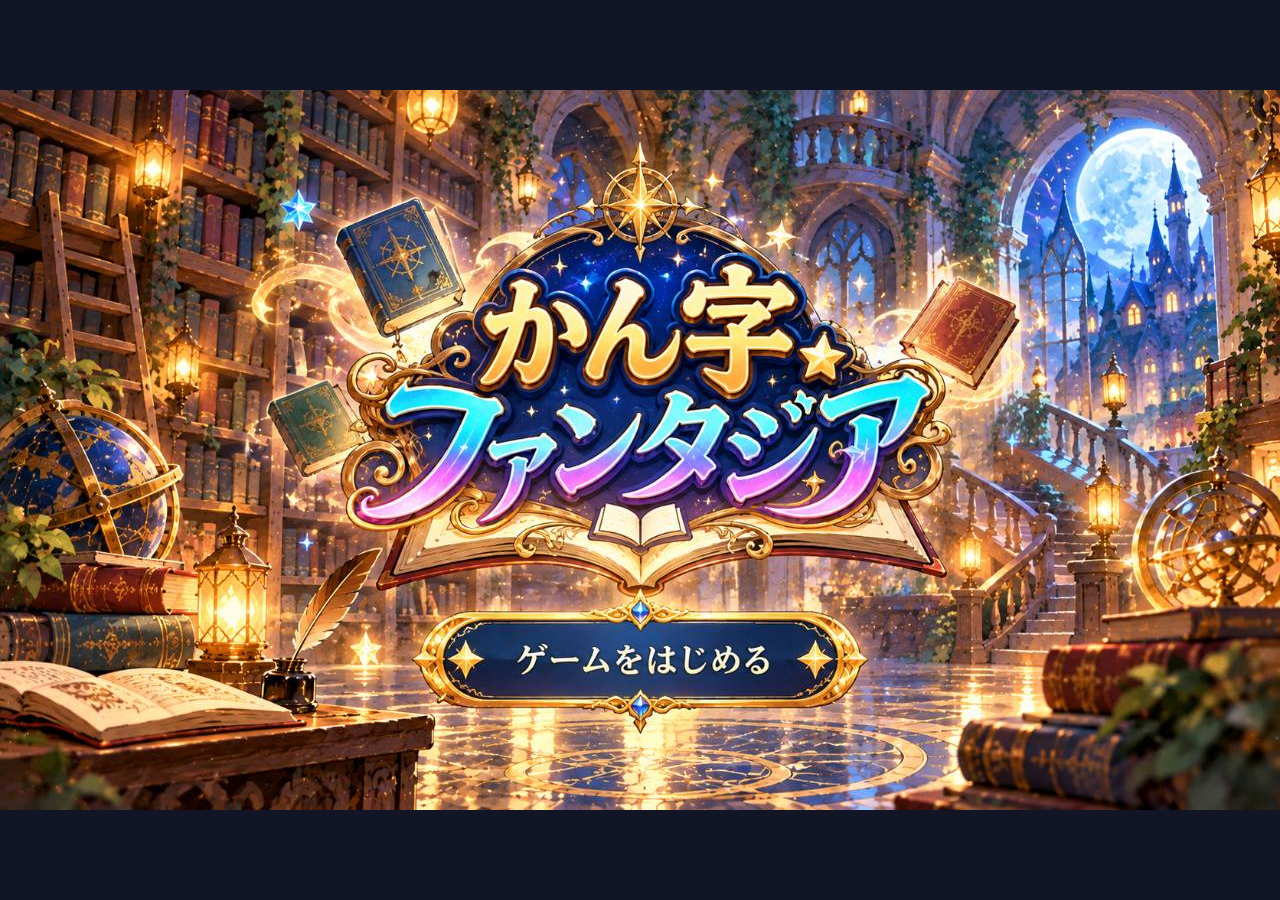
==== index.html @ 2d2f2679 "Load new side-action keyboard layout assets" ====
<!doctype html>
<html lang="ja"><head><meta charset="utf-8"><meta name="viewport" content="width=device-width,initial-scale=1,viewport-fit=cover"><title>かん字ファンタジア</title><link rel="stylesheet" href="css/app.css?v=20261111-kana-side-v45"><script src="js/cards.js" defer></script><script src="js/questions.js" defer></script><script src="js/game-store.js" defer></script><script src="js/word-readings.js?v=20261111-kana-side-v45" defer></script><script src="js/app.js?v=20261111-kana-side-v45" defer></script></head><body><main id="app"><section class="card loading-card"><h1>じゅんびちゅう…</h1></section></main><noscript>JavaScriptを有効にしてください。</noscript></body></html>
---- css/app.css ----
:root{font-family:"UD デジタル 教科書体 N-R","Yu Gothic",Meiryo,sans-serif;color:#273450;background:#eef5ff}*{box-sizing:border-box}body{margin:0}main{max-width:820px;margin:auto;padding:16px 14px 90px}h1{text-align:center;color:#345db4;font-size:clamp(24px,5vw,35px);margin:15px 0}h2{font-size:21px;margin:8px 0 14px}.card{background:#fff;border:2px solid #dce7f7;border-radius:22px;padding:19px;margin:13px 0;box-shadow:0 5px 12px #324d7610}.muted{color:#63738c}.row{display:flex;align-items:center;justify-content:space-between;gap:10px;flex-wrap:wrap}.stack{display:grid;gap:12px}button,input,select{font:inherit}button{cursor:pointer;border:2px solid #d5e1f3;background:#fff;color:#243c66;border-radius:14px;padding:11px 16px;font-weight:800;min-height:47px}button:disabled{opacity:.45;cursor:default}.primary{background:#3874db;color:#fff;border-color:#3874db}.secondary{background:#eaf2ff}.small{font-size:14px;min-height:38px;padding:6px 10px}.full{width:100%}.grid{display:grid;grid-template-columns:repeat(8,minmax(0,1fr));gap:7px}.kanji{padding:0;min-height:54px;font-size:clamp(19px,4vw,28px);border-radius:12px}.kanji.on{background:#d7eaff;border-color:#4486e8}.badge{background:#edf4ff;border-radius:50px;padding:7px 12px;font-weight:800}.question{font-size:clamp(34px,8vw,59px);font-weight:800;text-align:center;padding:34px 8px 22px}.choices{display:grid;gap:12px}.choice{font-size:clamp(21px,5vw,29px);padding:18px 8px}.choice.correct{background:#dbf7df;border-color:#3fbd73}.choice.wrong{background:#ffe0e0;border-color:#e36b70}.feedback{text-align:center;font-size:22px;font-weight:800;min-height:35px;margin-top:12px}.good{color:#168651}.bad{color:#c34242}.big{text-align:center;font-size:48px;font-weight:900}.star{color:#e4a01c}.progress{height:13px;background:#e6ecf5;border-radius:10px;overflow:hidden}.progress>div{height:100%;background:#5d9af0}.tiles{display:grid;grid-template-columns:repeat(5,1fr);gap:9px}.tile{min-height:110px;border-radius:13px;background:#eef3fa;display:grid;place-items:center;text-align:center;padding:8px}.notice{background:#fff2d9;border:1px solid #e5bb5b;padding:12px;border-radius:12px;margin:10px 0}.login{display:grid;grid-template-columns:1fr 1fr;gap:12px}.login label{font-weight:700}.login input,.login select{display:block;width:100%;margin-top:6px;padding:12px;border-radius:12px;border:2px solid #cddcf0;font-size:18px}.buttons{display:flex;gap:8px;flex-wrap:wrap}.buttons>*{flex:1}.foot{font-size:12px;color:#68758d;margin-top:18px}@media(max-width:520px){.grid{grid-template-columns:repeat(6,minmax(0,1fr))}.tiles{grid-template-columns:repeat(3,1fr)}.card{padding:14px}.kanji{min-height:51px}.login{grid-template-columns:1fr 1fr}}

[hidden]{display:none!important}button:focus-visible,a:focus-visible,select:focus-visible{outline:4px solid #955200;outline-offset:3px}body{font-size:18px}button{min-height:52px}.small{font-size:16px;min-height:48px}.kanji{font-size:28px;min-height:60px}.kanji.on::after{content:'✓';font-size:14px;margin-left:3px}.question{padding:12px 8px;font-size:clamp(34px,4.5vw,52px)}.choices{grid-template-columns:repeat(3,minmax(0,1fr));gap:14px}.choice{min-height:100px;font-size:24px;overflow-wrap:anywhere}.feedback{font-size:26px;min-height:48px}.foot{font-size:14px}.notice{overflow-wrap:anywhere}.play-card .muted{text-align:center;margin:4px 0 10px}.question-toolbar{display:flex;justify-content:space-between;align-items:center;gap:12px}.user-header{position:sticky;top:0;z-index:3;background:#eef5ff;padding:8px 0}.result-links{display:flex;flex-wrap:wrap;gap:12px}.result-links>*{flex:1}a.button{display:inline-flex;align-items:center;justify-content:center;border:2px solid #d5e1f3;background:#eaf2ff;color:#243c66;border-radius:14px;padding:11px 16px;font-weight:bold;min-height:52px;text-decoration:none}.feedback.good{background:#dbf7df;border-radius:12px}.feedback.bad{background:#ffe0e0;border-radius:12px}main{max-width:1060px;padding-bottom:28px}.loading-card{text-align:center}.summary{font-size:18px}.summary li{margin:7px 0}.star{color:#936600}@media(max-width:700px){.choices{grid-template-columns:1fr}.choice{min-height:64px;padding:12px}.grid{grid-template-columns:repeat(6,minmax(0,1fr))}.user-header{position:static}.question{font-size:36px}.card{padding:14px}}@media(prefers-reduced-motion:reduce){*{scroll-behavior:auto!important}}

.reading-reinforcement { background: #fff; text-align: center; padding: 12px; overflow-wrap: anywhere; }
.remember-word { color: #1e2f50; font-size: clamp(30px, 5vw, 46px); font-weight: 800; }
.remember-reading { color: #124db0; font-size: clamp(36px, 6vw, 54px); font-weight: 800; }


.question ruby, .remember-word ruby { ruby-align: center; }
.question rt, .remember-word rt { font-size: .42em; font-weight: 700; }

/* Reserve the same word, verdict and reading space before and after an answer. */
.answer-display { text-align: center; }
.answer-display .feedback { margin: 8px 0 0; min-height: 48px; }
.answer-display .question { margin: 0; padding: 10px 8px; line-height: 1.6; overflow-wrap: anywhere; }
.reading-slot { display: grid; align-items: center; padding: 0 8px 12px; }
.reading-slot > * { grid-area: 1 / 1; }
.reading-slot .remember-reading { line-height: 1.4; overflow-wrap: anywhere; }
.play-card .reading-prompt { margin: 0; }

.buttons { max-width: 100%; }
.buttons > button { flex: 0 0 auto; white-space: nowrap; min-height: 48px; }

.gold-star { color: #936600; }
.white-star { color: #fff; -webkit-text-stroke: 1px #60708a; text-shadow: 0 1px 2px #60708a; }
.reward-rule { background: #f1f6ff; padding: 12px; border-radius: 12px; line-height: 1.8; margin: 0; }

body.title-mode { background: #111525; }
body.title-mode main { max-width: none; margin: 0; padding: 0; }
.title-screen { min-height: 100svh; display: grid; place-items: center; }
.title-art { width: min(100%, calc(100svh * 16 / 9)); position: relative; aspect-ratio: 16 / 9; }
.title-art img { display: block; width: 100%; height: 100%; object-fit: contain; }
.title-start { position: absolute; left: 32%; top: 72%; width: 36%; height: 16%; min-height: 48px; padding: 0; background: transparent; border: 0; border-radius: 999px; }
.title-start:hover { box-shadow: 0 0 24px #ffe49c; }
.title-start:focus-visible { outline: 4px solid #fff3ba; outline-offset: 2px; }
.visually-hidden { position: absolute; width: 1px; height: 1px; padding: 0; margin: -1px; overflow: hidden; clip-path: inset(50%); white-space: nowrap; }

/* 50音入力式：従来の三択画面には影響させない */
.kana-play .answer-display .question{padding:2px 8px;font-size:clamp(30px,4vw,46px)}
.kana-play .answer-display .feedback{margin-top:2px;min-height:36px}
.kana-play .reading-slot{padding-bottom:4px}
.kana-play .remember-reading{font-size:clamp(25px,4vw,38px)}
.kana-play .choices{display:block}
.kana-answer-row{display:grid;grid-template-columns:minmax(0,1fr) auto;gap:10px;align-items:stretch;margin:4px 0 10px}
.kana-answer{border:3px solid #9cbbe9;border-radius:13px;min-height:54px;display:flex;align-items:center;justify-content:center;font-size:clamp(22px,4vw,34px);font-weight:800;overflow-wrap:anywhere;padding:5px 10px;text-align:center}
.kana-answer.empty{color:#8795aa;font-size:clamp(15px,2.4vw,20px)}
.kana-keyboard{display:grid;gap:4px}
.kana-row{display:grid;grid-template-columns:repeat(5,minmax(0,1fr));gap:5px}
.kana-keyboard .kana-key{min-width:0;min-height:44px;padding:3px 1px;border-radius:10px;font-size:clamp(18px,3vw,27px);touch-action:manipulation}
.kana-tools{display:grid;grid-template-columns:repeat(5,minmax(0,1fr));gap:5px;margin-top:4px}
.kana-tools .kana-key{font-size:clamp(12px,1.8vw,18px);background:#eaf2ff}
.kana-spacer{min-width:0}
.kana-play .kana-keyboard button:disabled{opacity:.4}
@media(max-height:760px) and (min-width:700px){
.kana-play.card{padding:10px 16px;margin:5px 0}
.kana-play .kana-keyboard .kana-key{min-height:34px}
.kana-play .answer-display .question{line-height:1.2}
.kana-play .answer-display .feedback{min-height:30px;font-size:21px}
.kana-play .reading-slot{padding-bottom:0}
.kana-play .kana-answer{min-height:43px}
.kana-play .kana-answer-row{margin:2px 0 5px}
.kana-play .kana-keyboard{gap:2px}
.kana-play .kana-row{gap:4px}
}

.teacher-test-panel{margin-top:14px;padding:15px;border:2px dashed #4476bc;border-radius:15px;background:#f0f7ff}.teacher-test-panel h3{margin:0 0 8px}.teacher-test-panel p{margin:0 0 12px}

/* 縦50音表：右端あ行、左端わ行。タブレット横画面で全キーを一覧表示 */
.kana-columns{display:grid;grid-template-columns:repeat(10,minmax(0,1fr));gap:4px;direction:ltr}
.kana-column{display:grid;grid-template-rows:repeat(5,minmax(0,1fr));gap:4px;min-width:0}
.kana-columns .kana-key{width:100%;min-height:clamp(36px,5.4vh,56px);font-size:clamp(18px,2.5vw,28px)}
.kana-columns .kana-spacer{min-height:36px}
.kana-play .reading-prompt{font-size:clamp(16px,2vw,22px);font-weight:700}
@media(max-height:760px) and (min-width:700px){.kana-columns .kana-key{min-height:clamp(32px,5vh,42px)}.kana-columns .kana-spacer{min-height:32px}}

/* v4.1: 横向きタブレット・PCの50音入力画面をスクロールなしに収める */
@media (min-width:701px) and (max-height:900px){
  body:has(.kana-play){height:100dvh;overflow:hidden}
  body:has(.kana-play) main{height:100dvh;max-height:100dvh;display:flex;flex-direction:column;padding:5px 12px 4px;overflow:hidden}
  body:has(.kana-play) main>h1{font-size:20px;line-height:1.15;margin:1px 0 3px;flex:none}
  body:has(.kana-play) .user-header{padding:2px 0 4px;flex:none;font-size:14px;min-height:36px}
  body:has(.kana-play) .user-header .badge{padding:3px 8px}
  body:has(.kana-play) .user-header .small{min-height:30px;padding:2px 8px;font-size:13px}
  body:has(.kana-play) .foot{display:none}
  body:has(.kana-play) .kana-play.card{flex:1;min-height:0;margin:2px 0 0;padding:7px 12px;border-radius:14px;display:flex;flex-direction:column;overflow:hidden}
  .kana-play .question-toolbar{min-height:30px;font-size:15px}
  .kana-play .question-toolbar .small{min-height:28px;padding:1px 9px;font-size:13px}
  .kana-play .progress{height:7px;flex:none;margin:3px 0}
  .kana-play .answer-display{flex:none}
  .kana-play .answer-display .feedback{min-height:24px;margin:0;font-size:18px;line-height:24px}
  .kana-play .answer-display .question{font-size:clamp(26px,4vh,36px);line-height:1.1;padding:0 6px}
  .kana-play .reading-slot{padding:0 6px 3px;min-height:26px}
  .kana-play .remember-reading{font-size:23px;line-height:1.1}
  .kana-play .reading-prompt{font-size:15px;line-height:1.25}
  .kana-play .choices{flex:1;min-height:0;display:flex;flex-direction:column;gap:0}
  .kana-play .kana-answer-row{flex:none;margin:3px 0 5px;gap:7px}
  .kana-play .kana-answer{min-height:38px;font-size:24px;padding:2px 8px}
  .kana-play .kana-answer.empty{font-size:16px}
  .kana-play #kana-submit{min-height:38px;padding:3px 12px;font-size:16px}
  .kana-play .kana-keyboard{flex:1;min-height:0;display:flex;flex-direction:column;gap:4px}
  .kana-play .kana-columns{flex:1;min-height:0;gap:4px}
  .kana-play .kana-column{min-height:0;grid-template-rows:repeat(5,minmax(0,1fr));gap:4px}
  .kana-play .kana-columns .kana-key{height:100%;min-height:0;padding:0 1px;font-size:clamp(18px,3.4vh,25px);border-radius:8px}
  .kana-play .kana-columns .kana-spacer{min-height:0}
  .kana-play .kana-tools{flex:none;margin:0;gap:4px}
  .kana-play .kana-tools .kana-key{min-height:35px;padding:2px;font-size:clamp(12px,2vh,16px);border-radius:8px}
}

/* v4.5: 左に変換キー、中央に50音、右に削除・決定。タブレット横画面向け */
.kana-play .kana-keyboard{display:grid;grid-template-columns:minmax(95px,1.3fr) minmax(0,10fr) minmax(110px,1.65fr);gap:6px;align-items:stretch}
.kana-play .kana-side{display:grid;gap:5px;min-height:0}
.kana-play .kana-side-left{grid-template-rows:repeat(4,minmax(0,1fr))}
.kana-play .kana-side-right{grid-template-rows:1fr 1fr 1.35fr}
.kana-play .kana-side .kana-key{width:100%;height:100%;min-height:0;padding:2px 3px;border-radius:9px;font-size:clamp(12px,1.8vw,19px);line-height:1.15;white-space:normal;touch-action:manipulation}
.kana-play .kana-side .kana-key small{display:block;font-size:.68em}
.kana-play .kana-side-left .kana-key{background:#e9ddff}
.kana-play .kana-side-right .kana-key:not(.primary){background:#e0efff}
.kana-play .kana-side-right #kana-submit{background:#f35b9c;color:white;font-weight:800;font-size:clamp(13px,1.9vw,20px)}
.kana-play .kana-side-right #kana-submit:disabled{opacity:.4}
.kana-play .kana-answer-row{display:block}
.kana-play .kana-columns{min-width:0;min-height:0}
@media(min-width:701px) and (max-height:900px){
  .kana-play .kana-keyboard{display:grid;grid-template-columns:minmax(88px,1.3fr) minmax(0,10fr) minmax(105px,1.65fr);gap:5px}
  .kana-play .kana-side{gap:4px}
  .kana-play .kana-side .kana-key{min-height:0;height:100%;font-size:clamp(12px,2.4vh,19px)}
  .kana-play .kana-side-right #kana-submit{font-size:clamp(12px,2.4vh,19px)}
}
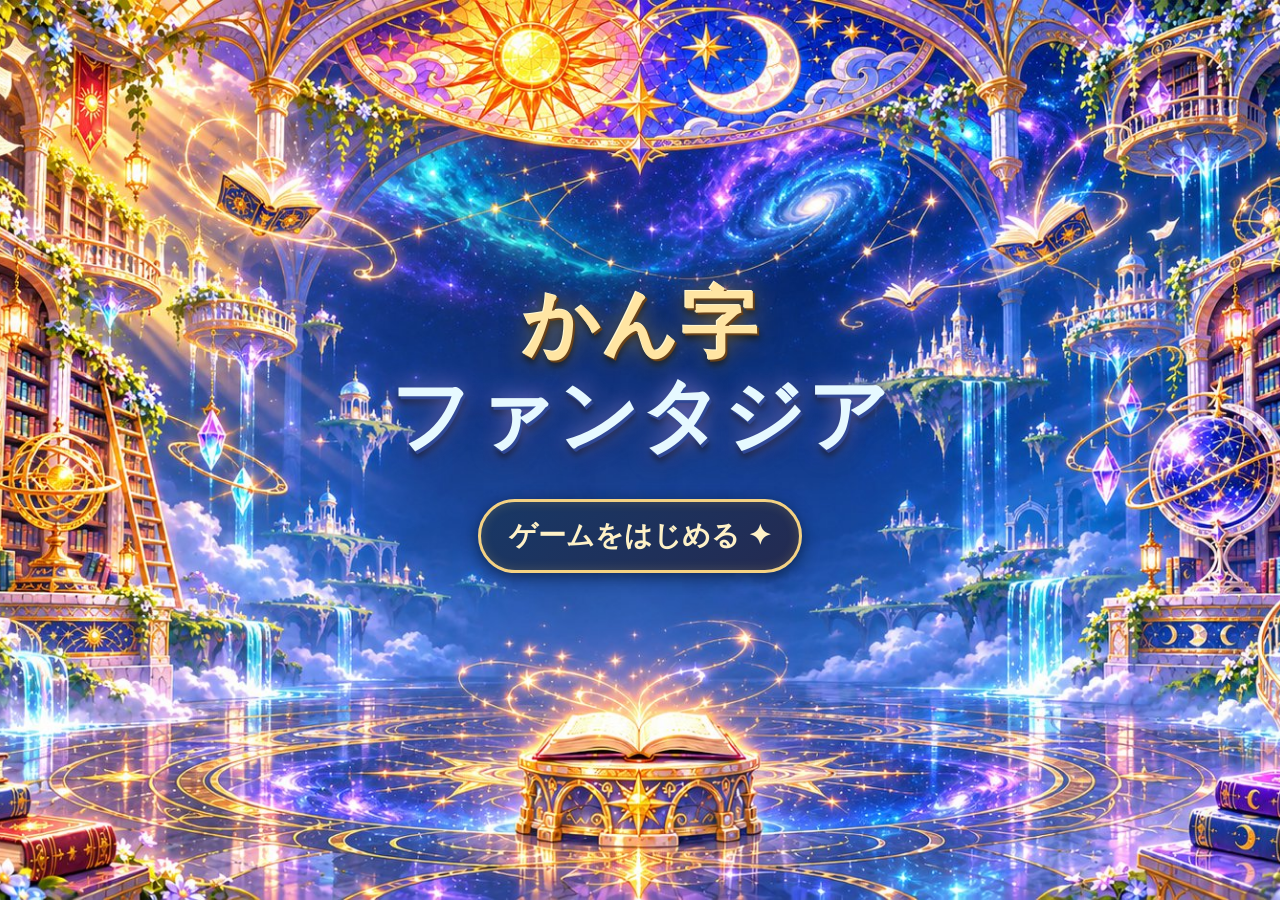
==== commit 6d6da240: "Use approved magical library artwork for title screen" ====
--- a/index.html
+++ b/index.html
@@ -1,2 +1,2 @@
 <!doctype html>
-<html lang="ja"><head><meta charset="utf-8"><meta name="viewport" content="width=device-width,initial-scale=1,viewport-fit=cover"><title>かん字ファンタジア</title><link rel="stylesheet" href="css/app.css?v=20261111-kana-side-v45"><script src="js/cards.js" defer></script><script src="js/questions.js" defer></script><script src="js/game-store.js" defer></script><script src="js/word-readings.js?v=20261111-kana-side-v45" defer></script><script src="js/app.js?v=20261111-kana-side-v45" defer></script></head><body><main id="app"><section class="card loading-card"><h1>じゅんびちゅう…</h1></section></main><noscript>JavaScriptを有効にしてください。</noscript></body></html>
+<html lang="ja"><head><meta charset="utf-8"><meta name="viewport" content="width=device-width,initial-scale=1,viewport-fit=cover"><title>かん字ファンタジア</title><link rel="stylesheet" href="css/app.css?v=20261121-library"><script src="js/cards.js?v=20261121-variants" defer></script><script src="js/questions.js?v=20261118-focus-ten" defer></script><script src="js/game-store.js?v=20261121-variants" defer></script><script src="js/word-readings.js?v=20261111-kana-side-v45" defer></script><script src="js/app.js?v=20261121-library" defer></script></head><body><main id="app"><section class="card loading-card"><h1>じゅんびちゅう…</h1></section></main><noscript>JavaScriptを有効にしてください。</noscript></body></html>
--- a/css/app.css
+++ b/css/app.css
@@ -30,11 +30,17 @@
 body.title-mode { background: #111525; }
 body.title-mode main { max-width: none; margin: 0; padding: 0; }
 .title-screen { min-height: 100svh; display: grid; place-items: center; }
-.title-art { width: min(100%, calc(100svh * 16 / 9)); position: relative; aspect-ratio: 16 / 9; }
-.title-art img { display: block; width: 100%; height: 100%; object-fit: contain; }
-.title-start { position: absolute; left: 32%; top: 72%; width: 36%; height: 16%; min-height: 48px; padding: 0; background: transparent; border: 0; border-radius: 999px; }
-.title-start:hover { box-shadow: 0 0 24px #ffe49c; }
-.title-start:focus-visible { outline: 4px solid #fff3ba; outline-offset: 2px; }
+.title-art { width: 100%; height: 100svh; position: relative; overflow: hidden; }
+.title-art img { display: block; width: 100%; height: 100%; object-fit: cover; object-position: center; }
+.title-content { position: absolute; top: 31%; left: 50%; transform: translateX(-50%); width: min(80%, 580px); display: grid; justify-items: center; gap: clamp(22px, 4svh, 44px); text-align: center; }
+.title-content h1 { margin: 0; line-height: 1.18; font-weight: 900; letter-spacing: .04em; filter: drop-shadow(0 4px 3px #07152b); }
+.title-content h1 span { display: block; }
+.title-kanji { font-size: clamp(38px, 6vw, 76px); color: #ffe5a3; text-shadow: 2px 2px 0 #684119, -1px -1px 0 #fff8d3, 0 0 24px #edb94f88; }
+.title-fantasia { font-size: clamp(34px, 6.5vw, 80px); color: #e6f9ff; text-shadow: 2px 3px 0 #304895, 0 0 22px #8c87f0; }
+.title-start { min-height: 64px; padding: 15px 28px; color: #fff2c7; background: linear-gradient(145deg, #183865f5, #24294ef5); border: 3px solid #f4d283; border-radius: 999px; font-size: clamp(19px, 2.5vw, 28px); box-shadow: 0 4px 15px #07152baa, inset 0 0 12px #e8be4b33; white-space: nowrap; touch-action: manipulation; }
+.title-start:hover { background: #294577; box-shadow: 0 0 24px #ffe49c; }
+.title-start:focus-visible { outline: 4px solid #fff3ba; outline-offset: 5px; }
+@media (max-height: 480px) { .title-content { top: 22%; gap: 16px; } .title-kanji { font-size: 36px; } .title-fantasia { font-size: 44px; } .title-start { min-height: 54px; } }
 .visually-hidden { position: absolute; width: 1px; height: 1px; padding: 0; margin: -1px; overflow: hidden; clip-path: inset(50%); white-space: nowrap; }
 
 /* 50音入力式：従来の三択画面には影響させない */
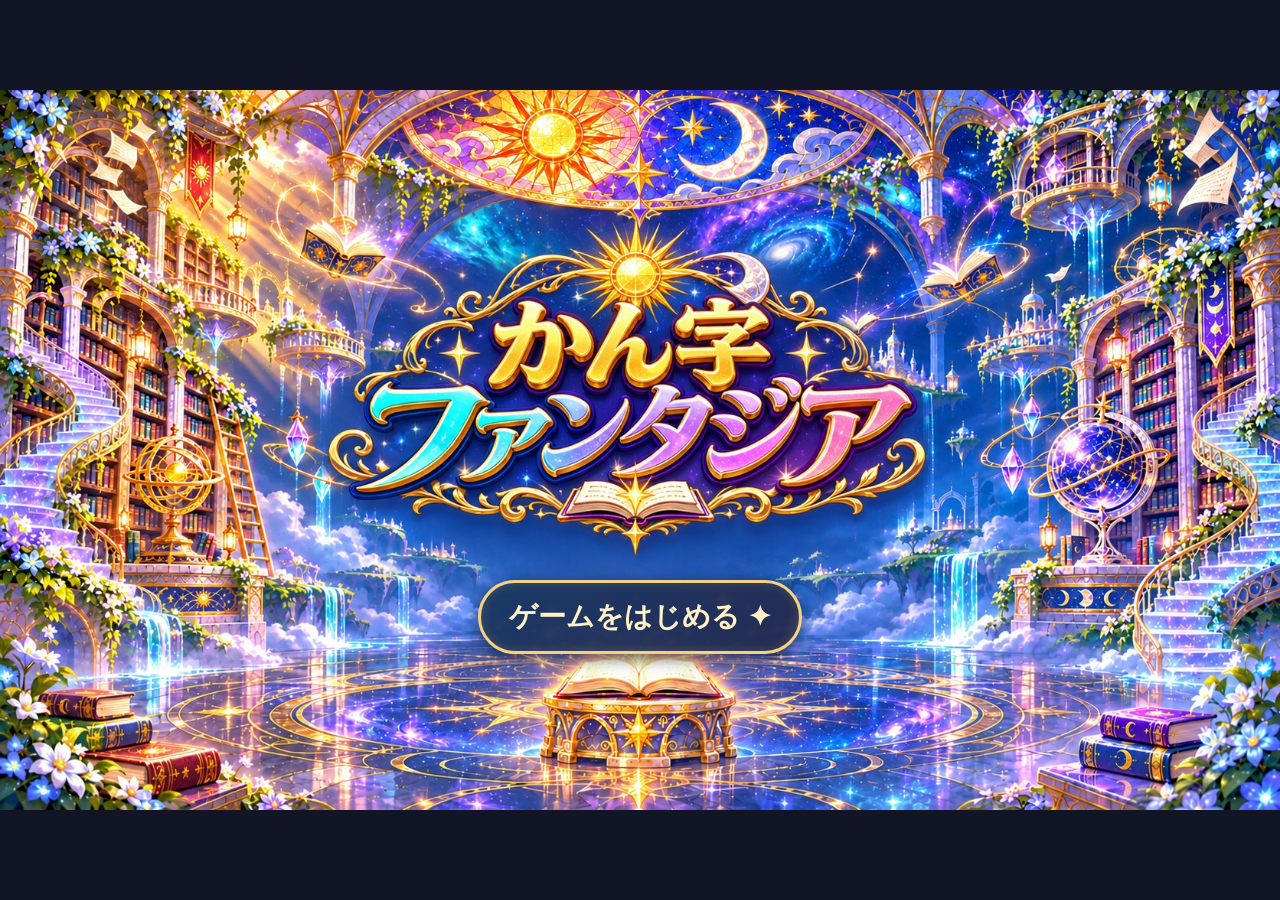
==== commit 7d18f389: "Apply approved illustrated fantasy title logo" ====
--- a/index.html
+++ b/index.html
@@ -1,2 +1,2 @@
 <!doctype html>
-<html lang="ja"><head><meta charset="utf-8"><meta name="viewport" content="width=device-width,initial-scale=1,viewport-fit=cover"><title>かん字ファンタジア</title><link rel="stylesheet" href="css/app.css?v=20261121-library"><script src="js/cards.js?v=20261121-variants" defer></script><script src="js/questions.js?v=20261118-focus-ten" defer></script><script src="js/game-store.js?v=20261121-variants" defer></script><script src="js/word-readings.js?v=20261111-kana-side-v45" defer></script><script src="js/app.js?v=20261121-library" defer></script></head><body><main id="app"><section class="card loading-card"><h1>じゅんびちゅう…</h1></section></main><noscript>JavaScriptを有効にしてください。</noscript></body></html>
+<html lang="ja"><head><meta charset="utf-8"><meta name="viewport" content="width=device-width,initial-scale=1,viewport-fit=cover"><title>かん字ファンタジア</title><link rel="stylesheet" href="css/app.css?v=20261121-logo"><script src="js/cards.js?v=20261121-variants" defer></script><script src="js/questions.js?v=20261118-focus-ten" defer></script><script src="js/game-store.js?v=20261121-variants" defer></script><script src="js/word-readings.js?v=20261111-kana-side-v45" defer></script><script src="js/app.js?v=20261121-logo" defer></script></head><body><main id="app"><section class="card loading-card"><h1>じゅんびちゅう…</h1></section></main><noscript>JavaScriptを有効にしてください。</noscript></body></html>
--- a/css/app.css
+++ b/css/app.css
@@ -30,17 +30,14 @@
 body.title-mode { background: #111525; }
 body.title-mode main { max-width: none; margin: 0; padding: 0; }
 .title-screen { min-height: 100svh; display: grid; place-items: center; }
-.title-art { width: 100%; height: 100svh; position: relative; overflow: hidden; }
-.title-art img { display: block; width: 100%; height: 100%; object-fit: cover; object-position: center; }
-.title-content { position: absolute; top: 31%; left: 50%; transform: translateX(-50%); width: min(80%, 580px); display: grid; justify-items: center; gap: clamp(22px, 4svh, 44px); text-align: center; }
-.title-content h1 { margin: 0; line-height: 1.18; font-weight: 900; letter-spacing: .04em; filter: drop-shadow(0 4px 3px #07152b); }
-.title-content h1 span { display: block; }
-.title-kanji { font-size: clamp(38px, 6vw, 76px); color: #ffe5a3; text-shadow: 2px 2px 0 #684119, -1px -1px 0 #fff8d3, 0 0 24px #edb94f88; }
-.title-fantasia { font-size: clamp(34px, 6.5vw, 80px); color: #e6f9ff; text-shadow: 2px 3px 0 #304895, 0 0 22px #8c87f0; }
+.title-art { width: min(100%, calc(100svh * 16 / 9)); aspect-ratio: 16 / 9; position: relative; }
+.title-art img { display: block; width: 100%; height: 100%; object-fit: contain; }
+.title-content { position: absolute; top: 68%; left: 50%; transform: translateX(-50%); width: 90%; display: grid; justify-items: center; text-align: center; }
 .title-start { min-height: 64px; padding: 15px 28px; color: #fff2c7; background: linear-gradient(145deg, #183865f5, #24294ef5); border: 3px solid #f4d283; border-radius: 999px; font-size: clamp(19px, 2.5vw, 28px); box-shadow: 0 4px 15px #07152baa, inset 0 0 12px #e8be4b33; white-space: nowrap; touch-action: manipulation; }
 .title-start:hover { background: #294577; box-shadow: 0 0 24px #ffe49c; }
 .title-start:focus-visible { outline: 4px solid #fff3ba; outline-offset: 5px; }
-@media (max-height: 480px) { .title-content { top: 22%; gap: 16px; } .title-kanji { font-size: 36px; } .title-fantasia { font-size: 44px; } .title-start { min-height: 54px; } }
+@media (max-width: 520px), (max-height: 480px) { .title-start { min-height: 52px; font-size: 18px; padding: 9px 20px; } }
+
 .visually-hidden { position: absolute; width: 1px; height: 1px; padding: 0; margin: -1px; overflow: hidden; clip-path: inset(50%); white-space: nowrap; }
 
 /* 50音入力式：従来の三択画面には影響させない */
